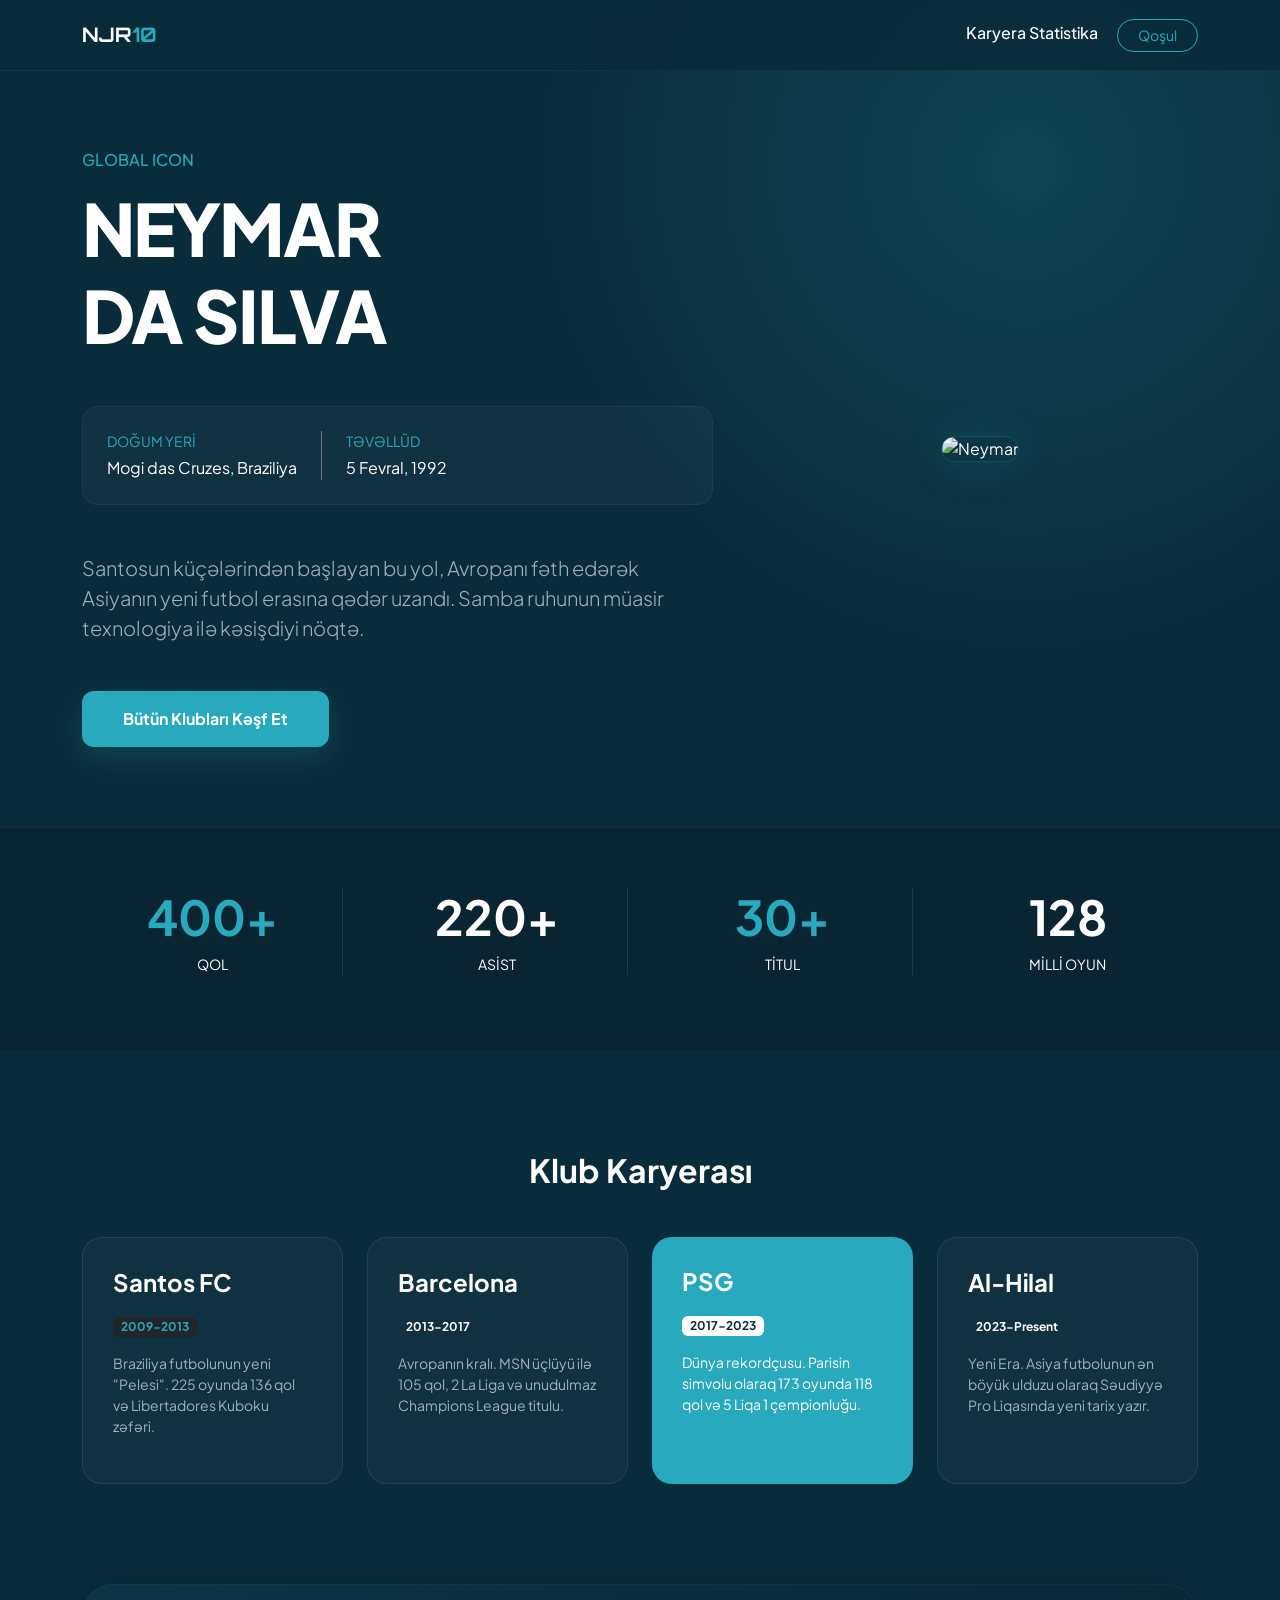
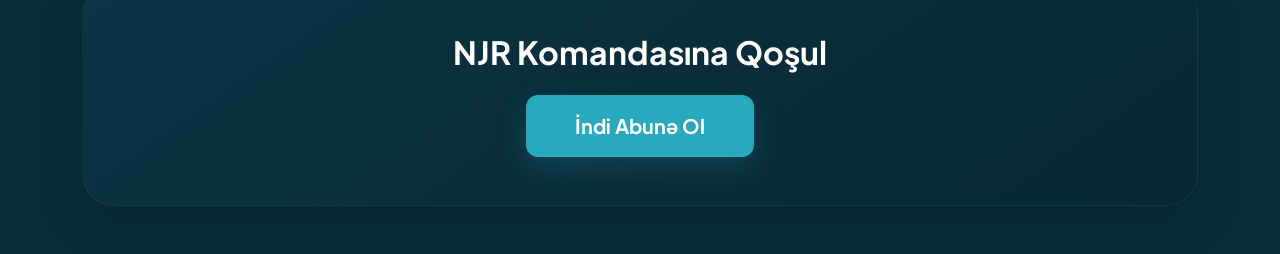
==== komanda_sehifesi/index.html @ 010e6fda "komanda sehifesi" ====
<!DOCTYPE html>
<html lang="az">
<head>
    <meta charset="UTF-8">
    <meta name="viewport" content="width=device-width, initial-scale=1.0">
    <title>Neymar Jr | Global Legacy 2026</title>
    
    <link href="https://cdn.jsdelivr.net/npm/bootstrap@5.3.0/dist/css/bootstrap.min.css" rel="stylesheet">
    <link href="https://fonts.googleapis.com/css2?family=Orbitron:wght@700&family=Plus+Jakarta+Sans:wght@300;400;600;800&display=swap" rel="stylesheet">
    <link rel="stylesheet" href="style.css">
</head>
<body>

    <nav class="navbar navbar-expand-lg fixed-top">
        <div class="container">
            <a class="navbar-brand" href="#">NJR<span>10</span></a>
            <div class="ms-auto">
                <a href="#history" class="nav-link d-inline-block">Karyera</a>
                <a href="#stats" class="nav-link d-inline-block">Statistika</a>
                <a href="#join" class="btn btn-sm btn-outline-cyan ms-lg-3">Qoşul</a>
            </div>
        </div>
    </nav>

    <section class="hero-section">
        <div class="container">
            <div class="row align-items-center g-5">
                <div class="col-lg-7 animate-up">
                    <h6 class="text-cyan mb-3">GLOBAL ICON</h6>
                    <h1 class="display-2 fw-extrabold mb-4">NEYMAR <br> DA SILVA</h1>
                    
                    <div class="bio-info d-flex gap-4 my-5 p-4 rounded-4">
                        <div>
                            <small class="text-cyan d-block text-uppercase mb-1">Doğum Yeri</small>
                            <span>Mogi das Cruzes, Braziliya</span>
                        </div>
                        <div class="border-start border-secondary ps-4">
                            <small class="text-cyan d-block text-uppercase mb-1">Təvəllüd</small>
                            <span>5 Fevral, 1992</span>
                        </div>
                    </div>

                    <p class="lead text-muted-custom mb-5">
                        Santosun küçələrindən başlayan bu yol, Avropanı fəth edərək Asiyanın yeni futbol erasına qədər uzandı. 
                        Samba ruhunun müasir texnologiya ilə kəsişdiyi nöqtə.
                    </p>
                    <a href="#history" class="btn btn-cyan">Bütün Klubları Kəşf Et</a>
                </div>
                <div class="col-lg-5 text-center animate-up" style="animation-delay: 0.2s;">
                    <img src="https://images.unsplash.com/photo-1574629810360-7efbbe195018?auto=format&fit=crop&q=80&w=1200" 
                         alt="Neymar" class="img-fluid rounded-5 glow-border">
                </div>
            </div>
        </div>
    </section>

    <section id="stats" class="stats-container">
        <div class="container">
            <div class="row text-center g-4">
                <div class="col-6 col-md-3"><div class="stat-item"><h2 class="display-5 fw-bold text-cyan">400+</h2><p class="text-uppercase small">Qol</p></div></div>
                <div class="col-6 col-md-3"><div class="stat-item"><h2 class="display-5 fw-bold">220+</h2><p class="text-uppercase small">Asist</p></div></div>
                <div class="col-6 col-md-3"><div class="stat-item"><h2 class="display-5 fw-bold text-cyan">30+</h2><p class="text-uppercase small">Titul</p></div></div>
                <div class="col-6 col-md-3"><div class="stat-item border-0"><h2 class="display-5 fw-bold">128</h2><p class="text-uppercase small">Milli Oyun</p></div></div>
            </div>
        </div>
    </section>

    <section id="history" class="py-100">
        <div class="container">
            <h2 class="fw-bold mb-5 text-center text-white">Klub Karyerası</h2>
            <div class="row g-4">
                <div class="col-md-6 col-xl-3">
                    <div class="club-card h-100">
                        <h4 class="fw-bold mb-3">Santos FC</h4>
                        <span class="badge bg-dark text-cyan mb-3">2009-2013</span>
                        <p class="small text-muted-custom">Braziliya futbolunun yeni "Pelesi". 225 oyunda 136 qol və Libertadores Kuboku zəfəri.</p>
                    </div>
                </div>
                <div class="col-md-6 col-xl-3">
                    <div class="club-card h-100">
                        <h4 class="fw-bold mb-3">Barcelona</h4>
                        <span class="badge bg-cyan text-white mb-3">2013-2017</span>
                        <p class="small text-muted-custom">Avropanın kralı. MSN üçlüyü ilə 105 qol, 2 La Liga və unudulmaz Champions League titulu.</p>
                    </div>
                </div>
                <div class="col-md-6 col-xl-3">
                    <div class="club-card h-100 featured-card">
                        <h4 class="fw-bold mb-3">PSG</h4>
                        <span class="badge bg-light text-dark mb-3">2017-2023</span>
                        <p class="small">Dünya rekordçusu. Parisin simvolu olaraq 173 oyunda 118 qol və 5 Liqa 1 çempionluğu.</p>
                    </div>
                </div>
                <div class="col-md-6 col-xl-3">
                    <div class="club-card h-100 border-cyan">
                        <h4 class="fw-bold mb-3">Al-Hilal</h4>
                        <span class="badge bg-cyan text-white mb-3">2023-Present</span>
                        <p class="small text-muted-custom">Yeni Era. Asiya futbolunun ən böyük ulduzu olaraq Səudiyyə Pro Liqasında yeni tarix yazır.</p>
                    </div>
                </div>
            </div>
        </div>
    </section>

    <footer id="join" class="text-center pb-5">
        <div class="container">
            <div class="cta-box p-5 rounded-5 shadow-lg">
                <h2 class="fw-bold mb-4">NJR Komandasına Qoşul</h2>
                <button id="actionBtn" class="btn btn-cyan btn-lg px-5">İndi Abunə Ol</button>
                <p id="welcomeMsg" class="mt-4 text-cyan d-none animate-up">Xoş gəldin! Sən artıq NJR10 elit üzvüsən. ✨</p>
            </div>
        </div>
    </footer>

    <script src="https://cdn.jsdelivr.net/npm/bootstrap@5.3.0/dist/js/bootstrap.bundle.min.js"></script>
    <script src="script.js"></script>
</body>
</html>
---- komanda_sehifesi/style.css ----
:root {
    --plh-base: #092c3a;
    --plh-cyan: #29a9bd;
    --plh-cyan-glow: rgba(41, 169, 189, 0.2);
    --plh-white: #ffffff;
    --plh-text-muted: #a0b1b9;
}

body {
    font-family: 'Plus Jakarta Sans', sans-serif;
    background-color: var(--plh-base);
    color: var(--plh-white);
    overflow-x: hidden;
}

/* Navbar */
.navbar {
    background: rgba(9, 44, 58, 0.9);
    backdrop-filter: blur(15px);
    border-bottom: 1px solid rgba(41, 169, 189, 0.1);
    padding: 15px 0;
    transition: 0.3s;
}

.navbar-brand { font-family: 'Orbitron', sans-serif; font-weight: 700; color: white !important; }
.navbar-brand span { color: var(--plh-cyan); }

.nav-link { color: white !important; font-weight: 500; transition: 0.3s; }
.nav-link:hover { color: var(--plh-cyan) !important; }

.btn-outline-cyan { 
    border: 1px solid var(--plh-cyan); 
    color: var(--plh-cyan); 
    border-radius: 50px; 
    padding: 5px 20px;
}

/* Hero Section */
.hero-section {
    padding: 150px 0 80px;
    background: radial-gradient(circle at 80% 20%, var(--plh-cyan-glow), transparent 40%);
}

.fw-extrabold { font-weight: 800; letter-spacing: -2px; }
.text-cyan { color: var(--plh-cyan); }
.text-muted-custom { color: var(--plh-text-muted); }

.bio-info { background: rgba(255, 255, 255, 0.03); border: 1px solid rgba(255,255,255,0.05); }

.glow-border {
    border: 1px solid var(--plh-cyan-glow);
    box-shadow: 0 0 40px var(--plh-cyan-glow);
}

/* Stats */
.stats-container {
    padding: 60px 0;
    background: rgba(0, 0, 0, 0.15);
    border-top: 1px solid rgba(41, 169, 189, 0.1);
}

.stat-item { border-right: 1px solid rgba(255, 255, 255, 0.1); }

/* Club Cards (Bento Style) */
.py-100 { padding: 100px 0; }

.club-card {
    background: rgba(255, 255, 255, 0.03);
    border: 1px solid rgba(255, 255, 255, 0.08);
    padding: 30px;
    border-radius: 20px;
    transition: 0.4s cubic-bezier(0.175, 0.885, 0.32, 1.275);
}

.club-card:hover {
    background: rgba(41, 169, 189, 0.05);
    transform: translateY(-10px);
    border-color: var(--plh-cyan);
}

.featured-card { background: var(--plh-cyan); color: white; border: none; }
.featured-card .badge { background: white !important; color: var(--plh-base) !important; }

/* Buttons & CTA */
.btn-cyan {
    background: var(--plh-cyan);
    color: white;
    padding: 15px 40px;
    border-radius: 12px;
    font-weight: 700;
    box-shadow: 0 10px 30px var(--plh-cyan-glow);
    transition: 0.3s;
}

.btn-cyan:hover { transform: translateY(-3px); box-shadow: 0 15px 40px var(--plh-cyan); color: white; }

.cta-box { background: linear-gradient(145deg, #0b3445, #082632); border: 1px solid rgba(41, 169, 189, 0.1); }

/* Animations */
@keyframes fadeInUp { from { opacity: 0; transform: translateY(30px); } to { opacity: 1; transform: translateY(0); } }
.animate-up { animation: fadeInUp 0.8s ease forwards; }

@media (max-width: 768px) { .stat-item { border-right: none; border-bottom: 1px solid rgba(255,255,255,0.1); padding-bottom: 15px; } }
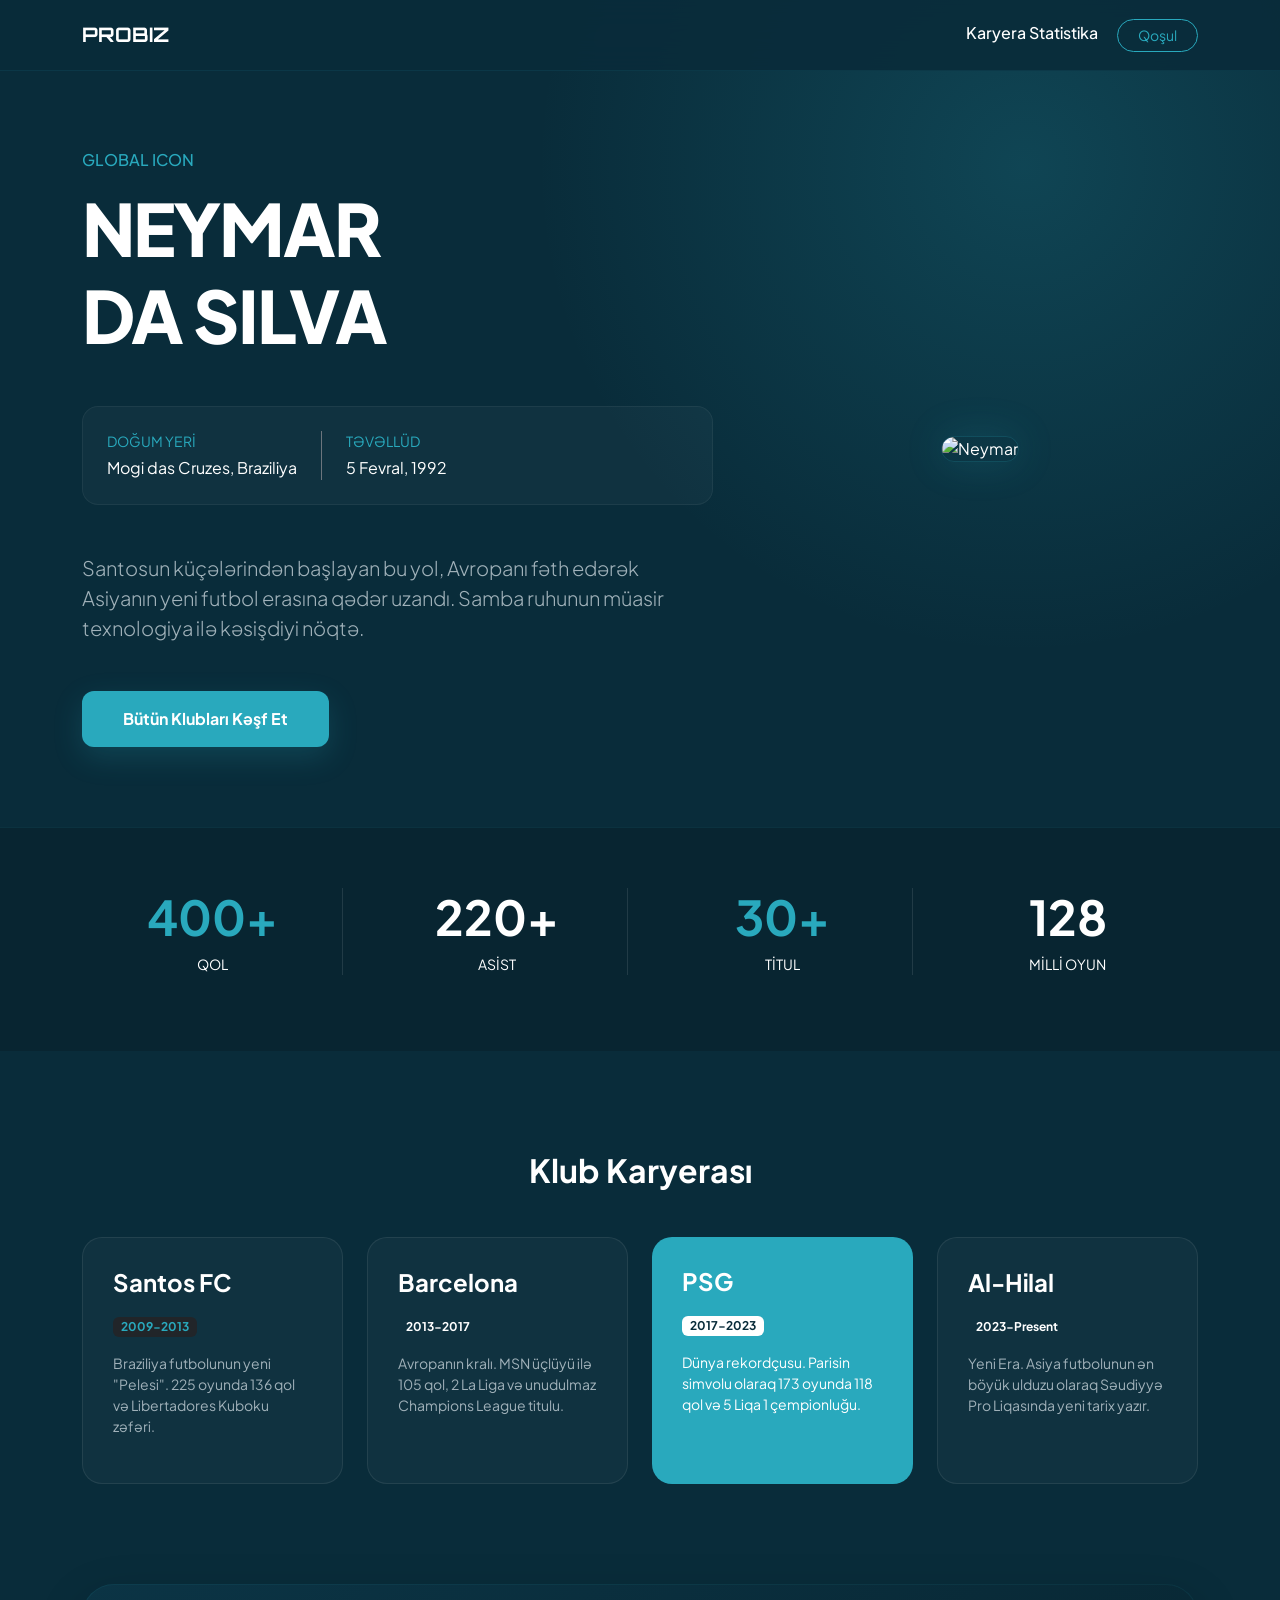
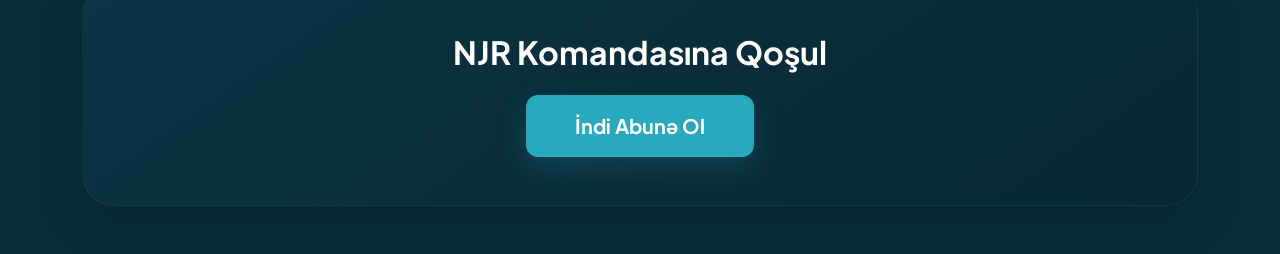
==== commit dbcc97a6: "xidmet" ====
--- a/komanda_sehifesi/index.html
+++ b/komanda_sehifesi/index.html
@@ -13,7 +13,7 @@
 
     <nav class="navbar navbar-expand-lg fixed-top">
         <div class="container">
-            <a class="navbar-brand" href="#">NJR<span>10</span></a>
+            <a class="navbar-brand" href="#">PROBIZ</a>
             <div class="ms-auto">
                 <a href="#history" class="nav-link d-inline-block">Karyera</a>
                 <a href="#stats" class="nav-link d-inline-block">Statistika</a>
